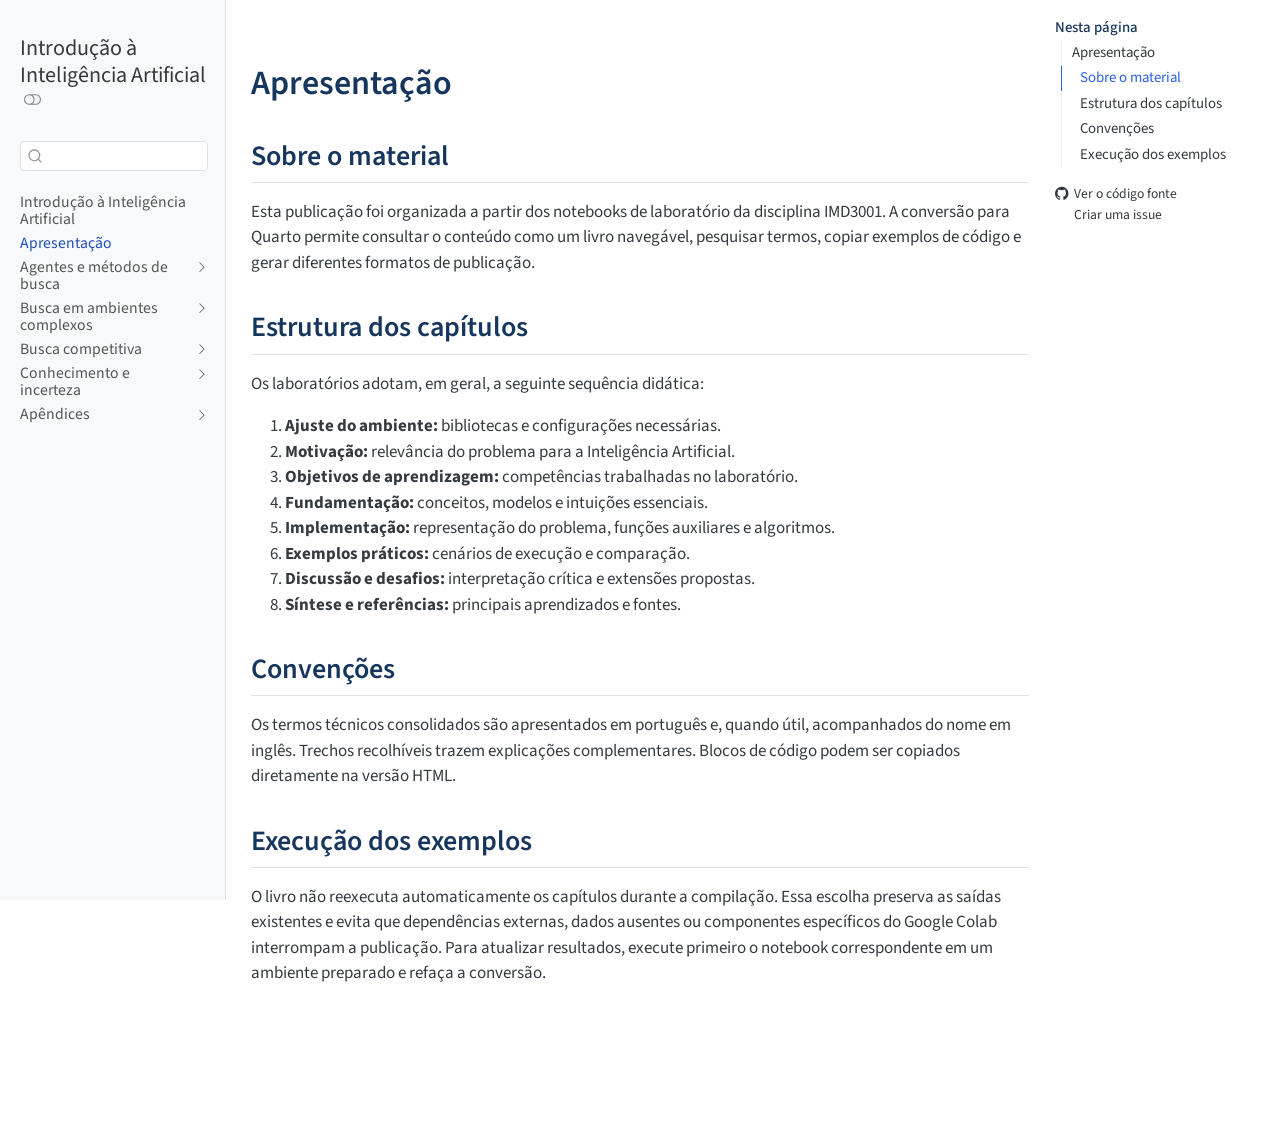
==== apresentacao.html @ 9181b5e5 "deploy: ae13f7902817f328fde8696542cc73d035f5e213" ====
<!DOCTYPE html>
<html xmlns="http://www.w3.org/1999/xhtml" lang="pt-BR" xml:lang="pt-BR"><head>

<meta charset="utf-8">
<meta name="generator" content="quarto-1.10.18">

<meta name="viewport" content="width=device-width, initial-scale=1.0, user-scalable=yes">


<title>apresentacao – Introdução à Inteligência Artificial</title>
<style>
/* Default styles provided by pandoc.
** See https://pandoc.org/MANUAL.html#variables-for-html for config info.
*/
span.smallcaps{font-variant: small-caps;}
div.columns{display: flex; gap: 1.5em;}
div.column{flex: auto;}
@media screen {
div.columns{gap: min(4vw, 1.5em);}
div.column{overflow-x: auto;}
}
div.hanging-indent{margin-left: 1.5em; text-indent: -1.5em;}
ul.task-list{list-style: none;}
ul.task-list li input[type="checkbox"] {
  width: 0.8em;
  margin: 0 0.8em 0.2em -1em; /* quarto-specific, see https://github.com/quarto-dev/quarto-cli/issues/4556 */ 
  vertical-align: middle;
}
</style>


<script src="site_libs/quarto-nav/quarto-nav.js"></script>
<script src="site_libs/quarto-nav/headroom.min.js"></script>
<script src="site_libs/clipboard/clipboard.min.js"></script>
<script src="site_libs/quarto-search/autocomplete.umd.js"></script>
<script src="site_libs/quarto-search/fuse.min.js"></script>
<script src="site_libs/quarto-search/quarto-search.js"></script>
<meta name="quarto:offset" content="./">
<script src="site_libs/quarto-html/quarto.js" type="module"></script>
<script src="site_libs/quarto-html/tabsets/tabsets.js" type="module"></script>
<script src="site_libs/quarto-html/popper.min.js"></script>
<script src="site_libs/quarto-html/tippy.umd.min.js"></script>
<script src="site_libs/quarto-html/anchor.min.js"></script>
<link href="site_libs/quarto-html/tippy.css" rel="stylesheet">
<link href="site_libs/quarto-html/quarto-syntax-highlighting-64a204ab8560d761af7679ceaba22944.css" rel="stylesheet" class="quarto-color-scheme" id="quarto-text-highlighting-styles">
<link href="site_libs/quarto-html/quarto-syntax-highlighting-dark-b85bc7c33db8c58e0ec93c3465666fed.css" rel="stylesheet" class="quarto-color-scheme quarto-color-alternate" id="quarto-text-highlighting-styles">
<link href="site_libs/quarto-html/quarto-syntax-highlighting-64a204ab8560d761af7679ceaba22944.css" rel="stylesheet" class="quarto-color-scheme-extra" id="quarto-text-highlighting-styles">
<script src="site_libs/bootstrap/bootstrap.min.js"></script>
<link href="site_libs/bootstrap/bootstrap-icons.css" rel="stylesheet">
<link href="site_libs/bootstrap/bootstrap-b3a135ffe9b176eb70b8e8d1e767332b.min.css" rel="stylesheet" append-hash="true" class="quarto-color-scheme" id="quarto-bootstrap" data-mode="light">
<link href="site_libs/bootstrap/bootstrap-dark-7937f9141d16c7f9fe7ae0f030368621.min.css" rel="stylesheet" append-hash="true" class="quarto-color-scheme quarto-color-alternate" id="quarto-bootstrap" data-mode="dark">
<link href="site_libs/bootstrap/bootstrap-b3a135ffe9b176eb70b8e8d1e767332b.min.css" rel="stylesheet" append-hash="true" class="quarto-color-scheme-extra" id="quarto-bootstrap" data-mode="light">
<script id="quarto-search-options" type="application/json">{
  "location": "sidebar",
  "copy-button": false,
  "collapse-after": 3,
  "panel-placement": "start",
  "type": "textbox",
  "limit": 50,
  "keyboard-shortcut": [
    "f",
    "/",
    "s"
  ],
  "show-item-context": false,
  "language": {
    "search-no-results-text": "Nenhum resultado",
    "search-matching-documents-text": "documentos correspondentes",
    "search-copy-link-title": "Copiar link para a busca",
    "search-hide-matches-text": "Esconder correspondências adicionais",
    "search-more-match-text": "mais correspondência neste documento",
    "search-more-matches-text": "mais correspondências neste documento",
    "search-clear-button-title": "Limpar",
    "search-text-placeholder": "",
    "search-detached-cancel-button-title": "Cancelar",
    "search-submit-button-title": "Enviar",
    "search-label": "Procurar"
  }
}</script>


<link rel="stylesheet" href="styles.css">
</head>

<body class="nav-sidebar docked quarto-light"><script id="quarto-html-before-body" type="application/javascript">
    const toggleBodyColorMode = (bsSheetEl) => {
      const mode = bsSheetEl.getAttribute("data-mode");
      const bodyEl = window.document.querySelector("body");
      if (mode === "dark") {
        bodyEl.classList.add("quarto-dark");
        bodyEl.classList.remove("quarto-light");
      } else {
        bodyEl.classList.add("quarto-light");
        bodyEl.classList.remove("quarto-dark");
      }
    }
    const toggleBodyColorPrimary = () => {
      const bsSheetEl = window.document.querySelector("link#quarto-bootstrap:not([rel=disabled-stylesheet])");
      if (bsSheetEl) {
        toggleBodyColorMode(bsSheetEl);
      }
    }
    const setColorSchemeToggle = (alternate) => {
      const toggles = window.document.querySelectorAll('.quarto-color-scheme-toggle');
      for (let i=0; i < toggles.length; i++) {
        const toggle = toggles[i];
        if (toggle) {
          if (alternate) {
            toggle.classList.add("alternate");
          } else {
            toggle.classList.remove("alternate");
          }
        }
      }
    };
    const toggleColorMode = (alternate) => {
      // Switch the stylesheets
      const primaryStylesheets = window.document.querySelectorAll('link.quarto-color-scheme:not(.quarto-color-alternate)');
      const alternateStylesheets = window.document.querySelectorAll('link.quarto-color-scheme.quarto-color-alternate');
      manageTransitions('#quarto-margin-sidebar .nav-link', false);
      if (alternate) {
        // note: dark is layered on light, we don't disable primary!
        enableStylesheet(alternateStylesheets);
        for (const sheetNode of alternateStylesheets) {
          if (sheetNode.id === "quarto-bootstrap") {
            toggleBodyColorMode(sheetNode);
          }
        }
      } else {
        disableStylesheet(alternateStylesheets);
        enableStylesheet(primaryStylesheets)
        toggleBodyColorPrimary();
      }
      manageTransitions('#quarto-margin-sidebar .nav-link', true);
      // Switch the toggles
      setColorSchemeToggle(alternate)
      // Hack to workaround the fact that safari doesn't
      // properly recolor the scrollbar when toggling (#1455)
      if (navigator.userAgent.indexOf('Safari') > 0 && navigator.userAgent.indexOf('Chrome') == -1) {
        manageTransitions("body", false);
        window.scrollTo(0, 1);
        setTimeout(() => {
          window.scrollTo(0, 0);
          manageTransitions("body", true);
        }, 40);
      }
    }
    const disableStylesheet = (stylesheets) => {
      for (let i=0; i < stylesheets.length; i++) {
        const stylesheet = stylesheets[i];
        stylesheet.rel = 'disabled-stylesheet';
      }
    }
    const enableStylesheet = (stylesheets) => {
      for (let i=0; i < stylesheets.length; i++) {
        const stylesheet = stylesheets[i];
        if(stylesheet.rel !== 'stylesheet') { // for Chrome, which will still FOUC without this check
          stylesheet.rel = 'stylesheet';
        }
      }
    }
    const manageTransitions = (selector, allowTransitions) => {
      const els = window.document.querySelectorAll(selector);
      for (let i=0; i < els.length; i++) {
        const el = els[i];
        if (allowTransitions) {
          el.classList.remove('notransition');
        } else {
          el.classList.add('notransition');
        }
      }
    }
    const isFileUrl = () => {
      return window.location.protocol === 'file:';
    }
    const hasAlternateSentinel = () => {
      let styleSentinel = getColorSchemeSentinel();
      if (styleSentinel !== null) {
        return styleSentinel === "alternate";
      } else {
        return false;
      }
    }
    const setStyleSentinel = (alternate) => {
      const value = alternate ? "alternate" : "default";
      if (!isFileUrl()) {
        window.localStorage.setItem("quarto-color-scheme", value);
      } else {
        localAlternateSentinel = value;
      }
    }
    const getColorSchemeSentinel = () => {
      if (!isFileUrl()) {
        const storageValue = window.localStorage.getItem("quarto-color-scheme");
        return storageValue != null ? storageValue : localAlternateSentinel;
      } else {
        return localAlternateSentinel;
      }
    }
    const toggleGiscusIfUsed = (isAlternate, darkModeDefault) => {
      const baseTheme = document.querySelector('#giscus-base-theme')?.value ?? 'light';
      const alternateTheme = document.querySelector('#giscus-alt-theme')?.value ?? 'dark';
      let newTheme = '';
      if(authorPrefersDark) {
        newTheme = isAlternate ? baseTheme : alternateTheme;
      } else {
        newTheme = isAlternate ? alternateTheme : baseTheme;
      }
      const changeGiscusTheme = () => {
        // From: https://github.com/giscus/giscus/issues/336
        const sendMessage = (message) => {
          const iframe = document.querySelector('iframe.giscus-frame');
          if (!iframe) return;
          iframe.contentWindow.postMessage({ giscus: message }, 'https://giscus.app');
        }
        sendMessage({
          setConfig: {
            theme: newTheme
          }
        });
      }
      const isGiscussLoaded = window.document.querySelector('iframe.giscus-frame') !== null;
      if (isGiscussLoaded) {
        changeGiscusTheme();
      }
    };
    const authorPrefersDark = false;
    const darkModeDefault = authorPrefersDark;
      document.querySelector('link#quarto-text-highlighting-styles.quarto-color-scheme-extra').rel = 'disabled-stylesheet';
      document.querySelector('link#quarto-bootstrap.quarto-color-scheme-extra').rel = 'disabled-stylesheet';
    let localAlternateSentinel = darkModeDefault ? 'alternate' : 'default';
    // Dark / light mode switch
    window.quartoToggleColorScheme = () => {
      // Read the current dark / light value
      let toAlternate = !hasAlternateSentinel();
      toggleColorMode(toAlternate);
      setStyleSentinel(toAlternate);
      toggleGiscusIfUsed(toAlternate, darkModeDefault);
      window.dispatchEvent(new Event('resize'));
    };
    // Switch to dark mode if need be
    if (hasAlternateSentinel()) {
      toggleColorMode(true);
    } else {
      toggleColorMode(false);
    }
  </script>

<div id="quarto-search-results"></div>
  <header id="quarto-header" class="headroom fixed-top">
  <nav class="quarto-secondary-nav">
    <div class="container-fluid d-flex">
      <button type="button" class="quarto-btn-toggle btn" data-bs-toggle="collapse" role="button" data-bs-target=".quarto-sidebar-collapse-item" aria-controls="quarto-sidebar" aria-expanded="false" aria-label="Alternar barra lateral" onclick="if (window.quartoToggleHeadroom) { window.quartoToggleHeadroom(); }">
        <i class="bi bi-layout-text-sidebar-reverse"></i>
      </button>
        <nav class="quarto-page-breadcrumbs" aria-label="breadcrumb"><ol class="breadcrumb"><li class="breadcrumb-item"><a href="./apresentacao.html">Apresentação</a></li></ol></nav>
        <a class="flex-grow-1" role="navigation" data-bs-toggle="collapse" data-bs-target=".quarto-sidebar-collapse-item" aria-controls="quarto-sidebar" aria-expanded="false" aria-label="Alternar barra lateral" onclick="if (window.quartoToggleHeadroom) { window.quartoToggleHeadroom(); }">      
        </a>
      <button type="button" class="btn quarto-search-button" aria-label="Procurar" onclick="window.quartoOpenSearch();">
        <i class="bi bi-search"></i>
      </button>
    </div>
  </nav>
</header>
<!-- content -->
<div id="quarto-content" class="quarto-container page-columns page-rows-contents page-layout-article">
<!-- sidebar -->
  <nav id="quarto-sidebar" class="sidebar collapse collapse-horizontal quarto-sidebar-collapse-item sidebar-navigation docked overflow-auto">
    <div class="pt-lg-2 mt-2 text-left sidebar-header">
    <div class="sidebar-title mb-0 py-0">
      <a href="./">Introdução à Inteligência Artificial</a> 
        <div class="sidebar-tools-main">
  <a href="" class="quarto-color-scheme-toggle quarto-navigation-tool  px-1" onclick="window.quartoToggleColorScheme(); return false;" title="Alternar modo escuro"><i class="bi"></i></a>
</div>
    </div>
      </div>
        <div class="mt-2 flex-shrink-0 align-items-center">
        <div class="sidebar-search">
        <div id="quarto-search" class="" title="Procurar"></div>
        </div>
        </div>
    <div class="sidebar-menu-container"> 
    <ul class="list-unstyled mt-1">
        <li class="sidebar-item">
  <div class="sidebar-item-container"> 
  <a href="./index.html" class="sidebar-item-text sidebar-link">
 <span class="menu-text">Introdução à Inteligência Artificial</span></a>
  </div>
</li>
        <li class="sidebar-item">
  <div class="sidebar-item-container"> 
  <a href="./apresentacao.html" class="sidebar-item-text sidebar-link active">
 <span class="menu-text">Apresentação</span></a>
  </div>
</li>
        <li class="sidebar-item sidebar-item-section">
      <div class="sidebar-item-container"> 
            <a class="sidebar-item-text sidebar-link text-start collapsed" data-bs-toggle="collapse" data-bs-target="#quarto-sidebar-section-1" role="navigation" aria-expanded="false">
 <span class="menu-text">Agentes e métodos de busca</span></a>
          <a class="sidebar-item-toggle text-start collapsed" data-bs-toggle="collapse" data-bs-target="#quarto-sidebar-section-1" role="navigation" aria-expanded="false" aria-label="Alternar seção">
            <i class="bi bi-chevron-right ms-2"></i>
          </a> 
      </div>
      <ul id="quarto-sidebar-section-1" class="collapse list-unstyled sidebar-section depth1 ">  
          <li class="sidebar-item">
  <div class="sidebar-item-container"> 
  <a href="./capitulos/01-metodos-de-busca-i.html" class="sidebar-item-text sidebar-link">
 <span class="menu-text">1. Métodos de Busca I</span></a>
  </div>
</li>
          <li class="sidebar-item">
  <div class="sidebar-item-container"> 
  <a href="./capitulos/02-metodos-de-busca-ii.html" class="sidebar-item-text sidebar-link">
 <span class="menu-text">2. Métodos de Busca II</span></a>
  </div>
</li>
      </ul>
  </li>
        <li class="sidebar-item sidebar-item-section">
      <div class="sidebar-item-container"> 
            <a class="sidebar-item-text sidebar-link text-start collapsed" data-bs-toggle="collapse" data-bs-target="#quarto-sidebar-section-2" role="navigation" aria-expanded="false">
 <span class="menu-text">Busca em ambientes complexos</span></a>
          <a class="sidebar-item-toggle text-start collapsed" data-bs-toggle="collapse" data-bs-target="#quarto-sidebar-section-2" role="navigation" aria-expanded="false" aria-label="Alternar seção">
            <i class="bi bi-chevron-right ms-2"></i>
          </a> 
      </div>
      <ul id="quarto-sidebar-section-2" class="collapse list-unstyled sidebar-section depth1 ">  
          <li class="sidebar-item">
  <div class="sidebar-item-container"> 
  <a href="./capitulos/03-ambientes-complexos-i.html" class="sidebar-item-text sidebar-link">
 <span class="menu-text">3. Ambientes Complexos I</span></a>
  </div>
</li>
          <li class="sidebar-item">
  <div class="sidebar-item-container"> 
  <a href="./capitulos/04-ambientes-complexos-ii.html" class="sidebar-item-text sidebar-link">
 <span class="menu-text">4. Ambientes Complexos II</span></a>
  </div>
</li>
      </ul>
  </li>
        <li class="sidebar-item sidebar-item-section">
      <div class="sidebar-item-container"> 
            <a class="sidebar-item-text sidebar-link text-start collapsed" data-bs-toggle="collapse" data-bs-target="#quarto-sidebar-section-3" role="navigation" aria-expanded="false">
 <span class="menu-text">Busca competitiva</span></a>
          <a class="sidebar-item-toggle text-start collapsed" data-bs-toggle="collapse" data-bs-target="#quarto-sidebar-section-3" role="navigation" aria-expanded="false" aria-label="Alternar seção">
            <i class="bi bi-chevron-right ms-2"></i>
          </a> 
      </div>
      <ul id="quarto-sidebar-section-3" class="collapse list-unstyled sidebar-section depth1 ">  
          <li class="sidebar-item">
  <div class="sidebar-item-container"> 
  <a href="./capitulos/05-busca-competitiva-i.html" class="sidebar-item-text sidebar-link">
 <span class="menu-text">5. Minimax e Alpha-Beta</span></a>
  </div>
</li>
          <li class="sidebar-item">
  <div class="sidebar-item-container"> 
  <a href="./capitulos/06-busca-competitiva-ii.html" class="sidebar-item-text sidebar-link">
 <span class="menu-text">6. Monte Carlo Tree Search</span></a>
  </div>
</li>
      </ul>
  </li>
        <li class="sidebar-item sidebar-item-section">
      <div class="sidebar-item-container"> 
            <a class="sidebar-item-text sidebar-link text-start collapsed" data-bs-toggle="collapse" data-bs-target="#quarto-sidebar-section-4" role="navigation" aria-expanded="false">
 <span class="menu-text">Conhecimento e incerteza</span></a>
          <a class="sidebar-item-toggle text-start collapsed" data-bs-toggle="collapse" data-bs-target="#quarto-sidebar-section-4" role="navigation" aria-expanded="false" aria-label="Alternar seção">
            <i class="bi bi-chevron-right ms-2"></i>
          </a> 
      </div>
      <ul id="quarto-sidebar-section-4" class="collapse list-unstyled sidebar-section depth1 ">  
          <li class="sidebar-item">
  <div class="sidebar-item-container"> 
  <a href="./capitulos/07-agentes-logicos.html" class="sidebar-item-text sidebar-link">
 <span class="menu-text">7. Agentes Lógicos</span></a>
  </div>
</li>
          <li class="sidebar-item">
  <div class="sidebar-item-container"> 
  <a href="./capitulos/08-agentes-probabilisticos.html" class="sidebar-item-text sidebar-link">
 <span class="menu-text">8. Agentes Probabilísticos</span></a>
  </div>
</li>
          <li class="sidebar-item">
  <div class="sidebar-item-container"> 
  <a href="./capitulos/09-naive-bayes.html" class="sidebar-item-text sidebar-link">
 <span class="menu-text">9. Naive Bayes</span></a>
  </div>
</li>
          <li class="sidebar-item">
  <div class="sidebar-item-container"> 
  <a href="./capitulos/10-redes-bayesianas.html" class="sidebar-item-text sidebar-link">
 <span class="menu-text">10. Redes Bayesianas</span></a>
  </div>
</li>
          <li class="sidebar-item">
  <div class="sidebar-item-container"> 
  <a href="./capitulos/11-cadeias-de-markov.html" class="sidebar-item-text sidebar-link">
 <span class="menu-text">11. Cadeias de Markov</span></a>
  </div>
</li>
      </ul>
  </li>
        <li class="sidebar-item sidebar-item-section">
      <div class="sidebar-item-container"> 
            <a class="sidebar-item-text sidebar-link text-start collapsed" data-bs-toggle="collapse" data-bs-target="#quarto-sidebar-section-5" role="navigation" aria-expanded="false">
 <span class="menu-text">Apêndices</span></a>
          <a class="sidebar-item-toggle text-start collapsed" data-bs-toggle="collapse" data-bs-target="#quarto-sidebar-section-5" role="navigation" aria-expanded="false" aria-label="Alternar seção">
            <i class="bi bi-chevron-right ms-2"></i>
          </a> 
      </div>
      <ul id="quarto-sidebar-section-5" class="collapse list-unstyled sidebar-section depth1 ">  
          <li class="sidebar-item">
  <div class="sidebar-item-container"> 
  <a href="./apendices/metodos-de-busca-sem-oo.html" class="sidebar-item-text sidebar-link">
 <span class="menu-text">Métodos de Busca I sem OO</span></a>
  </div>
</li>
      </ul>
  </li>
    </ul>
    </div>
</nav>
<div id="quarto-sidebar-glass" class="quarto-sidebar-collapse-item" data-bs-toggle="collapse" data-bs-target=".quarto-sidebar-collapse-item"></div>
<!-- margin-sidebar -->
    <div id="quarto-margin-sidebar" class="sidebar margin-sidebar">
        <nav id="TOC" role="doc-toc" class="toc-active">
    <h2 id="toc-title">Nesta página</h2>
   
  <ul>
  <li><a href="#apresentação" id="toc-apresentação" class="nav-link active" data-scroll-target="#apresentação">Apresentação</a>
  <ul class="collapse">
  <li><a href="#sobre-o-material" id="toc-sobre-o-material" class="nav-link" data-scroll-target="#sobre-o-material">Sobre o material</a></li>
  <li><a href="#estrutura-dos-capítulos" id="toc-estrutura-dos-capítulos" class="nav-link" data-scroll-target="#estrutura-dos-capítulos">Estrutura dos capítulos</a></li>
  <li><a href="#convenções" id="toc-convenções" class="nav-link" data-scroll-target="#convenções">Convenções</a></li>
  <li><a href="#execução-dos-exemplos" id="toc-execução-dos-exemplos" class="nav-link" data-scroll-target="#execução-dos-exemplos">Execução dos exemplos</a></li>
  </ul></li>
  </ul>
<div class="toc-actions"><ul><li><a href="https://github.com/oandrefonseca/fundamentos-de-ia/blob/main/apresentacao.qmd" class="toc-action"><i class="bi bi-github"></i>Ver o código fonte</a></li><li><a href="https://github.com/oandrefonseca/fundamentos-de-ia/issues/new" class="toc-action"><i class="bi empty"></i>Criar uma issue</a></li></ul></div></nav>
    </div>
<!-- main -->
<main class="content" id="quarto-document-content"><header id="title-block-header" class="quarto-title-block"></header>





<section id="apresentação" class="level1 unnumbered">
<h1 class="unnumbered">Apresentação</h1>
<section id="sobre-o-material" class="level2">
<h2 class="anchored" data-anchor-id="sobre-o-material">Sobre o material</h2>
<p>Esta publicação foi organizada a partir dos notebooks de laboratório da disciplina IMD3001. A conversão para Quarto permite consultar o conteúdo como um livro navegável, pesquisar termos, copiar exemplos de código e gerar diferentes formatos de publicação.</p>
</section>
<section id="estrutura-dos-capítulos" class="level2">
<h2 class="anchored" data-anchor-id="estrutura-dos-capítulos">Estrutura dos capítulos</h2>
<p>Os laboratórios adotam, em geral, a seguinte sequência didática:</p>
<ol type="1">
<li><strong>Ajuste do ambiente:</strong> bibliotecas e configurações necessárias.</li>
<li><strong>Motivação:</strong> relevância do problema para a Inteligência Artificial.</li>
<li><strong>Objetivos de aprendizagem:</strong> competências trabalhadas no laboratório.</li>
<li><strong>Fundamentação:</strong> conceitos, modelos e intuições essenciais.</li>
<li><strong>Implementação:</strong> representação do problema, funções auxiliares e algoritmos.</li>
<li><strong>Exemplos práticos:</strong> cenários de execução e comparação.</li>
<li><strong>Discussão e desafios:</strong> interpretação crítica e extensões propostas.</li>
<li><strong>Síntese e referências:</strong> principais aprendizados e fontes.</li>
</ol>
</section>
<section id="convenções" class="level2">
<h2 class="anchored" data-anchor-id="convenções">Convenções</h2>
<p>Os termos técnicos consolidados são apresentados em português e, quando útil, acompanhados do nome em inglês. Trechos recolhíveis trazem explicações complementares. Blocos de código podem ser copiados diretamente na versão HTML.</p>
</section>
<section id="execução-dos-exemplos" class="level2">
<h2 class="anchored" data-anchor-id="execução-dos-exemplos">Execução dos exemplos</h2>
<p>O livro não reexecuta automaticamente os capítulos durante a compilação. Essa escolha preserva as saídas existentes e evita que dependências externas, dados ausentes ou componentes específicos do Google Colab interrompam a publicação. Para atualizar resultados, execute primeiro o notebook correspondente em um ambiente preparado e refaça a conversão.</p>


</section>
</section>

</main> <!-- /main -->
<script id="quarto-html-after-body" type="application/javascript">
  window.document.addEventListener("DOMContentLoaded", function (event) {
    // Ensure there is a toggle, if there isn't float one in the top right
    if (window.document.querySelector('.quarto-color-scheme-toggle') === null) {
      const a = window.document.createElement('a');
      a.classList.add('top-right');
      a.classList.add('quarto-color-scheme-toggle');
      a.href = "";
      a.onclick = function() { try { window.quartoToggleColorScheme(); } catch {} return false; };
      const i = window.document.createElement("i");
      i.classList.add('bi');
      a.appendChild(i);
      window.document.body.appendChild(a);
    }
    setColorSchemeToggle(hasAlternateSentinel())
    const icon = "";
    const anchorJS = new window.AnchorJS();
    anchorJS.options = {
      placement: 'right',
      icon: icon
    };
    anchorJS.add('.anchored');
    const isCodeAnnotation = (el) => {
      for (const clz of el.classList) {
        if (clz.startsWith('code-annotation-')) {                     
          return true;
        }
      }
      return false;
    }
    const onCopySuccess = function(e) {
      // button target
      const button = e.trigger;
      // don't keep focus
      button.blur();
      // flash "checked"
      button.classList.add('code-copy-button-checked');
      var currentTitle = button.getAttribute("title");
      button.setAttribute("title", "Copiada");
      let tooltip;
      if (window.bootstrap) {
        button.setAttribute("data-bs-toggle", "tooltip");
        button.setAttribute("data-bs-placement", "left");
        button.setAttribute("data-bs-title", "Copiada");
        tooltip = new bootstrap.Tooltip(button, 
          { trigger: "manual", 
            customClass: "code-copy-button-tooltip",
            offset: [0, -8]});
        tooltip.show();    
      }
      setTimeout(function() {
        if (tooltip) {
          tooltip.hide();
          button.removeAttribute("data-bs-title");
          button.removeAttribute("data-bs-toggle");
          button.removeAttribute("data-bs-placement");
        }
        button.setAttribute("title", currentTitle);
        button.classList.remove('code-copy-button-checked');
      }, 1000);
      // clear code selection
      e.clearSelection();
    }
    const getTextToCopy = function(trigger) {
      const outerScaffold = trigger.parentElement.cloneNode(true);
      const codeEl = outerScaffold.querySelector('code');
      for (const childEl of codeEl.children) {
        if (isCodeAnnotation(childEl)) {
          childEl.remove();
        }
      }
      return codeEl.innerText;
    }
    const clipboard = new window.ClipboardJS('.code-copy-button:not([data-in-quarto-modal])', {
      text: getTextToCopy
    });
    clipboard.on('success', onCopySuccess);
    if (window.document.getElementById('quarto-embedded-source-code-modal')) {
      const clipboardModal = new window.ClipboardJS('.code-copy-button[data-in-quarto-modal]', {
        text: getTextToCopy,
        container: window.document.getElementById('quarto-embedded-source-code-modal')
      });
      clipboardModal.on('success', onCopySuccess);
    }
      var localhostRegex = new RegExp(/^(?:http|https):\/\/localhost\:?[0-9]*\//);
      var mailtoRegex = new RegExp(/^mailto:/);
        var filterRegex = new RegExp("https:\/\/oandrefonseca\.github\.io\/fundamentos-de-ia\/");
      var isInternal = (href) => {
          return filterRegex.test(href) || localhostRegex.test(href) || mailtoRegex.test(href);
      }
      // Inspect non-navigation links and adorn them if external
     var links = window.document.querySelectorAll('a[href]:not(.nav-link):not(.navbar-brand):not(.toc-action):not(.sidebar-link):not(.sidebar-item-toggle):not(.pagination-link):not(.no-external):not([aria-hidden]):not(.dropdown-item):not(.quarto-navigation-tool):not(.about-link)');
      for (var i=0; i<links.length; i++) {
        const link = links[i];
        if (!isInternal(link.href)) {
          // undo the damage that might have been done by quarto-nav.js in the case of
          // links that we want to consider external
          if (link.dataset.originalHref !== undefined) {
            link.href = link.dataset.originalHref;
          }
            // target, if specified
            link.setAttribute("target", "_blank");
            if (link.getAttribute("rel") === null) {
              link.setAttribute("rel", "noopener");
            }
        }
      }
    function tippyHover(el, contentFn, onTriggerFn, onUntriggerFn) {
      const config = {
        allowHTML: true,
        maxWidth: 500,
        delay: 100,
        arrow: false,
        appendTo: function(el) {
            return el.parentElement;
        },
        interactive: true,
        interactiveBorder: 10,
        theme: 'quarto',
        placement: 'bottom-start',
      };
      if (contentFn) {
        config.content = contentFn;
      }
      if (onTriggerFn) {
        config.onTrigger = onTriggerFn;
      }
      if (onUntriggerFn) {
        config.onUntrigger = onUntriggerFn;
      }
      window.tippy(el, config); 
    }
    const noterefs = window.document.querySelectorAll('a[role="doc-noteref"]');
    for (var i=0; i<noterefs.length; i++) {
      const ref = noterefs[i];
      tippyHover(ref, function() {
        // use id or data attribute instead here
        let href = ref.getAttribute('data-footnote-href') || ref.getAttribute('href');
        try { href = new URL(href).hash; } catch {}
        const id = href.replace(/^#\/?/, "");
        const note = window.document.getElementById(id);
        if (note) {
          return note.innerHTML;
        } else {
          return "";
        }
      });
    }
    const xrefs = window.document.querySelectorAll('a.quarto-xref');
    const processXRef = (id, note) => {
      // Strip column container classes
      const stripColumnClz = (el) => {
        el.classList.remove("page-full", "page-columns");
        if (el.children) {
          for (const child of el.children) {
            stripColumnClz(child);
          }
        }
      }
      stripColumnClz(note)
      if (id === null || id.startsWith('sec-')) {
        // Special case sections, only their first couple elements
        const container = document.createElement("div");
        if (note.children && note.children.length > 2) {
          container.appendChild(note.children[0].cloneNode(true));
          for (let i = 1; i < note.children.length; i++) {
            const child = note.children[i];
            if (child.tagName === "P" && child.innerText === "") {
              continue;
            } else {
              container.appendChild(child.cloneNode(true));
              break;
            }
          }
          if (window.Quarto?.typesetMath) {
            window.Quarto.typesetMath(container);
          }
          return container.innerHTML
        } else {
          if (window.Quarto?.typesetMath) {
            window.Quarto.typesetMath(note);
          }
          return note.innerHTML;
        }
      } else {
        // Remove any anchor links if they are present
        const anchorLink = note.querySelector('a.anchorjs-link');
        if (anchorLink) {
          anchorLink.remove();
        }
        if (window.Quarto?.typesetMath) {
          window.Quarto.typesetMath(note);
        }
        if (note.classList.contains("callout")) {
          return note.outerHTML;
        } else {
          return note.innerHTML;
        }
      }
    }
    for (var i=0; i<xrefs.length; i++) {
      const xref = xrefs[i];
      tippyHover(xref, undefined, function(instance) {
        instance.disable();
        let url = xref.getAttribute('href');
        let hash = undefined; 
        if (url.startsWith('#')) {
          hash = url;
        } else {
          try { hash = new URL(url).hash; } catch {}
        }
        if (hash) {
          const id = hash.replace(/^#\/?/, "");
          const note = window.document.getElementById(id);
          if (note !== null) {
            try {
              const html = processXRef(id, note.cloneNode(true));
              instance.setContent(html);
            } finally {
              instance.enable();
              instance.show();
            }
          } else {
            // See if we can fetch this
            fetch(url.split('#')[0])
            .then(res => res.text())
            .then(html => {
              const parser = new DOMParser();
              const htmlDoc = parser.parseFromString(html, "text/html");
              const note = htmlDoc.getElementById(id);
              if (note !== null) {
                const html = processXRef(id, note);
                instance.setContent(html);
              } 
            }).finally(() => {
              instance.enable();
              instance.show();
            });
          }
        } else {
          // See if we can fetch a full url (with no hash to target)
          // This is a special case and we should probably do some content thinning / targeting
          fetch(url)
          .then(res => res.text())
          .then(html => {
            const parser = new DOMParser();
            const htmlDoc = parser.parseFromString(html, "text/html");
            const note = htmlDoc.querySelector('main.content');
            if (note !== null) {
              // This should only happen for chapter cross references
              // (since there is no id in the URL)
              // remove the first header
              if (note.children.length > 0 && note.children[0].tagName === "HEADER") {
                note.children[0].remove();
              }
              const html = processXRef(null, note);
              instance.setContent(html);
            } 
          }).finally(() => {
            instance.enable();
            instance.show();
          });
        }
      }, function(instance) {
      });
    }
        let selectedAnnoteEl;
        const selectorForAnnotation = ( cell, annotation) => {
          let cellAttr = 'data-code-cell="' + cell + '"';
          let lineAttr = 'data-code-annotation="' +  annotation + '"';
          const selector = 'span[' + cellAttr + '][' + lineAttr + ']';
          return selector;
        }
        const selectCodeLines = (annoteEl) => {
          const doc = window.document;
          const targetCell = annoteEl.getAttribute("data-target-cell");
          const targetAnnotation = annoteEl.getAttribute("data-target-annotation");
          const annoteSpan = window.document.querySelector(selectorForAnnotation(targetCell, targetAnnotation));
          const lines = annoteSpan.getAttribute("data-code-lines").split(",");
          const lineIds = lines.map((line) => {
            return targetCell + "-" + line;
          })
          let top = null;
          let height = null;
          let parent = null;
          if (lineIds.length > 0) {
              //compute the position of the single el (top and bottom and make a div)
              const el = window.document.getElementById(lineIds[0]);
              top = el.offsetTop;
              height = el.offsetHeight;
              parent = el.parentElement.parentElement;
            if (lineIds.length > 1) {
              const lastEl = window.document.getElementById(lineIds[lineIds.length - 1]);
              const bottom = lastEl.offsetTop + lastEl.offsetHeight;
              height = bottom - top;
            }
            if (top !== null && height !== null && parent !== null) {
              // cook up a div (if necessary) and position it 
              let div = window.document.getElementById("code-annotation-line-highlight");
              if (div === null) {
                div = window.document.createElement("div");
                div.setAttribute("id", "code-annotation-line-highlight");
                div.style.position = 'absolute';
                parent.appendChild(div);
              }
              div.style.top = top - 2 + "px";
              div.style.height = height + 4 + "px";
              div.style.left = 0;
              let gutterDiv = window.document.getElementById("code-annotation-line-highlight-gutter");
              if (gutterDiv === null) {
                gutterDiv = window.document.createElement("div");
                gutterDiv.setAttribute("id", "code-annotation-line-highlight-gutter");
                gutterDiv.style.position = 'absolute';
                const codeCell = window.document.getElementById(targetCell);
                const gutter = codeCell.querySelector('.code-annotation-gutter');
                gutter.appendChild(gutterDiv);
              }
              gutterDiv.style.top = top - 2 + "px";
              gutterDiv.style.height = height + 4 + "px";
            }
            selectedAnnoteEl = annoteEl;
          }
        };
        const unselectCodeLines = () => {
          const elementsIds = ["code-annotation-line-highlight", "code-annotation-line-highlight-gutter"];
          elementsIds.forEach((elId) => {
            const div = window.document.getElementById(elId);
            if (div) {
              div.remove();
            }
          });
          selectedAnnoteEl = undefined;
        };
          // Handle positioning of the toggle
      window.addEventListener(
        "resize",
        throttle(() => {
          elRect = undefined;
          if (selectedAnnoteEl) {
            selectCodeLines(selectedAnnoteEl);
          }
        }, 10)
      );
      function throttle(fn, ms) {
      let throttle = false;
      let timer;
        return (...args) => {
          if(!throttle) { // first call gets through
              fn.apply(this, args);
              throttle = true;
          } else { // all the others get throttled
              if(timer) clearTimeout(timer); // cancel #2
              timer = setTimeout(() => {
                fn.apply(this, args);
                timer = throttle = false;
              }, ms);
          }
        };
      }
        // Attach click handler to the DT
        const annoteDls = window.document.querySelectorAll('dt[data-target-cell]');
        for (const annoteDlNode of annoteDls) {
          annoteDlNode.addEventListener('click', (event) => {
            const clickedEl = event.target;
            if (clickedEl !== selectedAnnoteEl) {
              unselectCodeLines();
              const activeEl = window.document.querySelector('dt[data-target-cell].code-annotation-active');
              if (activeEl) {
                activeEl.classList.remove('code-annotation-active');
              }
              selectCodeLines(clickedEl);
              clickedEl.classList.add('code-annotation-active');
            } else {
              // Unselect the line
              unselectCodeLines();
              clickedEl.classList.remove('code-annotation-active');
            }
          });
        }
    const findCites = (el) => {
      const parentEl = el.parentElement;
      if (parentEl) {
        const cites = parentEl.dataset.cites;
        if (cites) {
          return {
            el,
            cites: cites.split(' ')
          };
        } else {
          return findCites(el.parentElement)
        }
      } else {
        return undefined;
      }
    };
    var bibliorefs = window.document.querySelectorAll('a[role="doc-biblioref"]');
    for (var i=0; i<bibliorefs.length; i++) {
      const ref = bibliorefs[i];
      const citeInfo = findCites(ref);
      if (citeInfo) {
        tippyHover(citeInfo.el, function() {
          var popup = window.document.createElement('div');
          citeInfo.cites.forEach(function(cite) {
            var citeDiv = window.document.createElement('div');
            citeDiv.classList.add('hanging-indent');
            citeDiv.classList.add('csl-entry');
            var biblioDiv = window.document.getElementById('ref-' + cite);
            if (biblioDiv) {
              citeDiv.innerHTML = biblioDiv.innerHTML;
            }
            popup.appendChild(citeDiv);
          });
          return popup.innerHTML;
        });
      }
    }
  });
  </script>
</div> <!-- /content -->




<footer class="footer"><div class="nav-footer"><div class="nav-footer-center"><div class="toc-actions d-sm-block d-md-none"><ul><li><a href="https://github.com/oandrefonseca/fundamentos-de-ia/blob/main/apresentacao.qmd" class="toc-action"><i class="bi bi-github"></i>Ver o código fonte</a></li><li><a href="https://github.com/oandrefonseca/fundamentos-de-ia/issues/new" class="toc-action"><i class="bi empty"></i>Criar uma issue</a></li></ul></div></div></div></footer></body></html>
---- site_libs/quarto-html/tippy.css ----
.tippy-box[data-animation=fade][data-state=hidden]{opacity:0}[data-tippy-root]{max-width:calc(100vw - 10px)}.tippy-box{position:relative;background-color:#333;color:#fff;border-radius:4px;font-size:14px;line-height:1.4;white-space:normal;outline:0;transition-property:transform,visibility,opacity}.tippy-box[data-placement^=top]>.tippy-arrow{bottom:0}.tippy-box[data-placement^=top]>.tippy-arrow:before{bottom:-7px;left:0;border-width:8px 8px 0;border-top-color:initial;transform-origin:center top}.tippy-box[data-placement^=bottom]>.tippy-arrow{top:0}.tippy-box[data-placement^=bottom]>.tippy-arrow:before{top:-7px;left:0;border-width:0 8px 8px;border-bottom-color:initial;transform-origin:center bottom}.tippy-box[data-placement^=left]>.tippy-arrow{right:0}.tippy-box[data-placement^=left]>.tippy-arrow:before{border-width:8px 0 8px 8px;border-left-color:initial;right:-7px;transform-origin:center left}.tippy-box[data-placement^=right]>.tippy-arrow{left:0}.tippy-box[data-placement^=right]>.tippy-arrow:before{left:-7px;border-width:8px 8px 8px 0;border-right-color:initial;transform-origin:center right}.tippy-box[data-inertia][data-state=visible]{transition-timing-function:cubic-bezier(.54,1.5,.38,1.11)}.tippy-arrow{width:16px;height:16px;color:#333}.tippy-arrow:before{content:"";position:absolute;border-color:transparent;border-style:solid}.tippy-content{position:relative;padding:5px 9px;z-index:1}
---- site_libs/quarto-html/quarto-syntax-highlighting-64a204ab8560d761af7679ceaba22944.css ----
/* quarto syntax highlight colors */
:root {
  --quarto-hl-ot-color: #003B4F;
  --quarto-hl-at-color: #657422;
  --quarto-hl-ss-color: #20794D;
  --quarto-hl-an-color: #5E5E5E;
  --quarto-hl-fu-color: #4758AB;
  --quarto-hl-st-color: #20794D;
  --quarto-hl-cf-color: #003B4F;
  --quarto-hl-op-color: #5E5E5E;
  --quarto-hl-er-color: #AD0000;
  --quarto-hl-bn-color: #AD0000;
  --quarto-hl-al-color: #AD0000;
  --quarto-hl-va-color: #111111;
  --quarto-hl-bu-color: inherit;
  --quarto-hl-ex-color: inherit;
  --quarto-hl-pp-color: #AD0000;
  --quarto-hl-in-color: #5E5E5E;
  --quarto-hl-vs-color: #20794D;
  --quarto-hl-wa-color: #5E5E5E;
  --quarto-hl-do-color: #5E5E5E;
  --quarto-hl-im-color: #00769E;
  --quarto-hl-ch-color: #20794D;
  --quarto-hl-dt-color: #AD0000;
  --quarto-hl-fl-color: #AD0000;
  --quarto-hl-co-color: #5E5E5E;
  --quarto-hl-cv-color: #5E5E5E;
  --quarto-hl-cn-color: #8f5902;
  --quarto-hl-sc-color: #5E5E5E;
  --quarto-hl-dv-color: #AD0000;
  --quarto-hl-kw-color: #003B4F;
}

/* other quarto variables */
:root {
  --quarto-font-monospace: SFMono-Regular, Menlo, Monaco, Consolas, "Liberation Mono", "Courier New", monospace;
}

/* syntax highlight based on Pandoc's rules */
pre > code.sourceCode > span {
  color: #003B4F;
}

code.sourceCode > span {
  color: #003B4F;
}

div.sourceCode,
div.sourceCode pre.sourceCode {
  color: #003B4F;
}

/* Normal */
code span {
  color: #003B4F;
}

/* Alert */
code span.al {
  color: #AD0000;
  font-style: inherit;
}

/* Annotation */
code span.an {
  color: #5E5E5E;
  font-style: inherit;
}

/* Attribute */
code span.at {
  color: #657422;
  font-style: inherit;
}

/* BaseN */
code span.bn {
  color: #AD0000;
  font-style: inherit;
}

/* BuiltIn */
code span.bu {
  font-style: inherit;
}

/* ControlFlow */
code span.cf {
  color: #003B4F;
  font-weight: bold;
  font-style: inherit;
}

/* Char */
code span.ch {
  color: #20794D;
  font-style: inherit;
}

/* Constant */
code span.cn {
  color: #8f5902;
  font-style: inherit;
}

/* Comment */
code span.co {
  color: #5E5E5E;
  font-style: inherit;
}

/* CommentVar */
code span.cv {
  color: #5E5E5E;
  font-style: italic;
}

/* Documentation */
code span.do {
  color: #5E5E5E;
  font-style: italic;
}

/* DataType */
code span.dt {
  color: #AD0000;
  font-style: inherit;
}

/* DecVal */
code span.dv {
  color: #AD0000;
  font-style: inherit;
}

/* Error */
code span.er {
  color: #AD0000;
  font-style: inherit;
}

/* Extension */
code span.ex {
  font-style: inherit;
}

/* Float */
code span.fl {
  color: #AD0000;
  font-style: inherit;
}

/* Function */
code span.fu {
  color: #4758AB;
  font-style: inherit;
}

/* Import */
code span.im {
  color: #00769E;
  font-style: inherit;
}

/* Information */
code span.in {
  color: #5E5E5E;
  font-style: inherit;
}

/* Keyword */
code span.kw {
  color: #003B4F;
  font-weight: bold;
  font-style: inherit;
}

/* Operator */
code span.op {
  color: #5E5E5E;
  font-style: inherit;
}

/* Other */
code span.ot {
  color: #003B4F;
  font-style: inherit;
}

/* Preprocessor */
code span.pp {
  color: #AD0000;
  font-style: inherit;
}

/* SpecialChar */
code span.sc {
  color: #5E5E5E;
  font-style: inherit;
}

/* SpecialString */
code span.ss {
  color: #20794D;
  font-style: inherit;
}

/* String */
code span.st {
  color: #20794D;
  font-style: inherit;
}

/* Variable */
code span.va {
  color: #111111;
  font-style: inherit;
}

/* VerbatimString */
code span.vs {
  color: #20794D;
  font-style: inherit;
}

/* Warning */
code span.wa {
  color: #5E5E5E;
  font-style: italic;
}

.prevent-inlining {
  content: "</";
}

/*# sourceMappingURL=9d8d5bb603a83b8298b89080a598c93b.css.map */
---- site_libs/quarto-html/quarto-syntax-highlighting-dark-b85bc7c33db8c58e0ec93c3465666fed.css ----
/* quarto syntax highlight colors */
:root {
  --quarto-hl-al-color: #f07178;
  --quarto-hl-an-color: #d4d0ab;
  --quarto-hl-at-color: #00e0e0;
  --quarto-hl-bn-color: #d4d0ab;
  --quarto-hl-bu-color: #abe338;
  --quarto-hl-ch-color: #abe338;
  --quarto-hl-co-color: #f8f8f2;
  --quarto-hl-cv-color: #ffd700;
  --quarto-hl-cn-color: #ffd700;
  --quarto-hl-cf-color: #ffa07a;
  --quarto-hl-dt-color: #ffa07a;
  --quarto-hl-dv-color: #d4d0ab;
  --quarto-hl-do-color: #f8f8f2;
  --quarto-hl-er-color: #f07178;
  --quarto-hl-ex-color: #00e0e0;
  --quarto-hl-fl-color: #d4d0ab;
  --quarto-hl-fu-color: #ffa07a;
  --quarto-hl-im-color: #abe338;
  --quarto-hl-in-color: #d4d0ab;
  --quarto-hl-kw-color: #ffa07a;
  --quarto-hl-op-color: #ffa07a;
  --quarto-hl-ot-color: #00e0e0;
  --quarto-hl-pp-color: #dcc6e0;
  --quarto-hl-re-color: #00e0e0;
  --quarto-hl-sc-color: #abe338;
  --quarto-hl-ss-color: #abe338;
  --quarto-hl-st-color: #abe338;
  --quarto-hl-va-color: #00e0e0;
  --quarto-hl-vs-color: #abe338;
  --quarto-hl-wa-color: #dcc6e0;
}

/* other quarto variables */
:root {
  --quarto-font-monospace: SFMono-Regular, Menlo, Monaco, Consolas, "Liberation Mono", "Courier New", monospace;
}

/* syntax highlight based on Pandoc's rules */
pre > code.sourceCode > span {
  color: #f8f8f2;
}

code.sourceCode > span {
  color: #f8f8f2;
}

div.sourceCode,
div.sourceCode pre.sourceCode {
  color: #f8f8f2;
}

/* Normal */
code span {
  color: #f8f8f2;
}

/* Alert */
code span.al {
  color: #f07178;
}

/* Annotation */
code span.an {
  color: #d4d0ab;
}

/* Attribute */
code span.at {
  color: #00e0e0;
}

/* BaseN */
code span.bn {
  color: #d4d0ab;
}

/* BuiltIn */
code span.bu {
  color: #abe338;
}

/* ControlFlow */
code span.cf {
  font-weight: bold;
  color: #ffa07a;
}

/* Char */
code span.ch {
  color: #abe338;
}

/* Constant */
code span.cn {
  color: #ffd700;
}

/* Comment */
code span.co {
  font-style: italic;
  color: #f8f8f2;
}

/* CommentVar */
code span.cv {
  color: #ffd700;
}

/* Documentation */
code span.do {
  color: #f8f8f2;
}

/* DataType */
code span.dt {
  color: #ffa07a;
}

/* DecVal */
code span.dv {
  color: #d4d0ab;
}

/* Error */
code span.er {
  color: #f07178;
  text-decoration: underline;
}

/* Extension */
code span.ex {
  font-weight: bold;
  color: #00e0e0;
}

/* Float */
code span.fl {
  color: #d4d0ab;
}

/* Function */
code span.fu {
  color: #ffa07a;
}

/* Import */
code span.im {
  color: #abe338;
}

/* Information */
code span.in {
  color: #d4d0ab;
}

/* Keyword */
code span.kw {
  font-weight: bold;
  color: #ffa07a;
}

/* Operator */
code span.op {
  color: #ffa07a;
}

/* Other */
code span.ot {
  color: #00e0e0;
}

/* Preprocessor */
code span.pp {
  color: #dcc6e0;
}

/* RegionMarker */
code span.re {
  background-color: #f8f8f2;
  color: #00e0e0;
}

/* SpecialChar */
code span.sc {
  color: #abe338;
}

/* SpecialString */
code span.ss {
  color: #abe338;
}

/* String */
code span.st {
  color: #abe338;
}

/* Variable */
code span.va {
  color: #00e0e0;
}

/* VerbatimString */
code span.vs {
  color: #abe338;
}

/* Warning */
code span.wa {
  color: #dcc6e0;
}

.prevent-inlining {
  content: "</";
}

/*# sourceMappingURL=4ed8f1090dec6531da29ab00902aa718.css.map */
---- site_libs/quarto-html/quarto-syntax-highlighting-64a204ab8560d761af7679ceaba22944.css ----
/* quarto syntax highlight colors */
:root {
  --quarto-hl-ot-color: #003B4F;
  --quarto-hl-at-color: #657422;
  --quarto-hl-ss-color: #20794D;
  --quarto-hl-an-color: #5E5E5E;
  --quarto-hl-fu-color: #4758AB;
  --quarto-hl-st-color: #20794D;
  --quarto-hl-cf-color: #003B4F;
  --quarto-hl-op-color: #5E5E5E;
  --quarto-hl-er-color: #AD0000;
  --quarto-hl-bn-color: #AD0000;
  --quarto-hl-al-color: #AD0000;
  --quarto-hl-va-color: #111111;
  --quarto-hl-bu-color: inherit;
  --quarto-hl-ex-color: inherit;
  --quarto-hl-pp-color: #AD0000;
  --quarto-hl-in-color: #5E5E5E;
  --quarto-hl-vs-color: #20794D;
  --quarto-hl-wa-color: #5E5E5E;
  --quarto-hl-do-color: #5E5E5E;
  --quarto-hl-im-color: #00769E;
  --quarto-hl-ch-color: #20794D;
  --quarto-hl-dt-color: #AD0000;
  --quarto-hl-fl-color: #AD0000;
  --quarto-hl-co-color: #5E5E5E;
  --quarto-hl-cv-color: #5E5E5E;
  --quarto-hl-cn-color: #8f5902;
  --quarto-hl-sc-color: #5E5E5E;
  --quarto-hl-dv-color: #AD0000;
  --quarto-hl-kw-color: #003B4F;
}

/* other quarto variables */
:root {
  --quarto-font-monospace: SFMono-Regular, Menlo, Monaco, Consolas, "Liberation Mono", "Courier New", monospace;
}

/* syntax highlight based on Pandoc's rules */
pre > code.sourceCode > span {
  color: #003B4F;
}

code.sourceCode > span {
  color: #003B4F;
}

div.sourceCode,
div.sourceCode pre.sourceCode {
  color: #003B4F;
}

/* Normal */
code span {
  color: #003B4F;
}

/* Alert */
code span.al {
  color: #AD0000;
  font-style: inherit;
}

/* Annotation */
code span.an {
  color: #5E5E5E;
  font-style: inherit;
}

/* Attribute */
code span.at {
  color: #657422;
  font-style: inherit;
}

/* BaseN */
code span.bn {
  color: #AD0000;
  font-style: inherit;
}

/* BuiltIn */
code span.bu {
  font-style: inherit;
}

/* ControlFlow */
code span.cf {
  color: #003B4F;
  font-weight: bold;
  font-style: inherit;
}

/* Char */
code span.ch {
  color: #20794D;
  font-style: inherit;
}

/* Constant */
code span.cn {
  color: #8f5902;
  font-style: inherit;
}

/* Comment */
code span.co {
  color: #5E5E5E;
  font-style: inherit;
}

/* CommentVar */
code span.cv {
  color: #5E5E5E;
  font-style: italic;
}

/* Documentation */
code span.do {
  color: #5E5E5E;
  font-style: italic;
}

/* DataType */
code span.dt {
  color: #AD0000;
  font-style: inherit;
}

/* DecVal */
code span.dv {
  color: #AD0000;
  font-style: inherit;
}

/* Error */
code span.er {
  color: #AD0000;
  font-style: inherit;
}

/* Extension */
code span.ex {
  font-style: inherit;
}

/* Float */
code span.fl {
  color: #AD0000;
  font-style: inherit;
}

/* Function */
code span.fu {
  color: #4758AB;
  font-style: inherit;
}

/* Import */
code span.im {
  color: #00769E;
  font-style: inherit;
}

/* Information */
code span.in {
  color: #5E5E5E;
  font-style: inherit;
}

/* Keyword */
code span.kw {
  color: #003B4F;
  font-weight: bold;
  font-style: inherit;
}

/* Operator */
code span.op {
  color: #5E5E5E;
  font-style: inherit;
}

/* Other */
code span.ot {
  color: #003B4F;
  font-style: inherit;
}

/* Preprocessor */
code span.pp {
  color: #AD0000;
  font-style: inherit;
}

/* SpecialChar */
code span.sc {
  color: #5E5E5E;
  font-style: inherit;
}

/* SpecialString */
code span.ss {
  color: #20794D;
  font-style: inherit;
}

/* String */
code span.st {
  color: #20794D;
  font-style: inherit;
}

/* Variable */
code span.va {
  color: #111111;
  font-style: inherit;
}

/* VerbatimString */
code span.vs {
  color: #20794D;
  font-style: inherit;
}

/* Warning */
code span.wa {
  color: #5E5E5E;
  font-style: italic;
}

.prevent-inlining {
  content: "</";
}

/*# sourceMappingURL=9d8d5bb603a83b8298b89080a598c93b.css.map */
---- styles.css ----
:root {
  --imd-primary: #17365d;
  --imd-accent: #2f75b5;
}

.quarto-title-banner {
  background: linear-gradient(135deg, var(--imd-primary), var(--imd-accent));
}

.quarto-title-banner .title,
.quarto-title-banner .subtitle,
.quarto-title-banner .author {
  color: #fff;
}

h1, h2, h3 {
  color: var(--imd-primary);
}

details {
  margin: 1rem 0;
  padding: 0.75rem 1rem;
  border-left: 4px solid var(--imd-accent);
  background: color-mix(in srgb, var(--imd-accent) 8%, transparent);
}

details > summary {
  cursor: pointer;
  font-weight: 600;
}

.cell-output {
  overflow-x: auto;
}
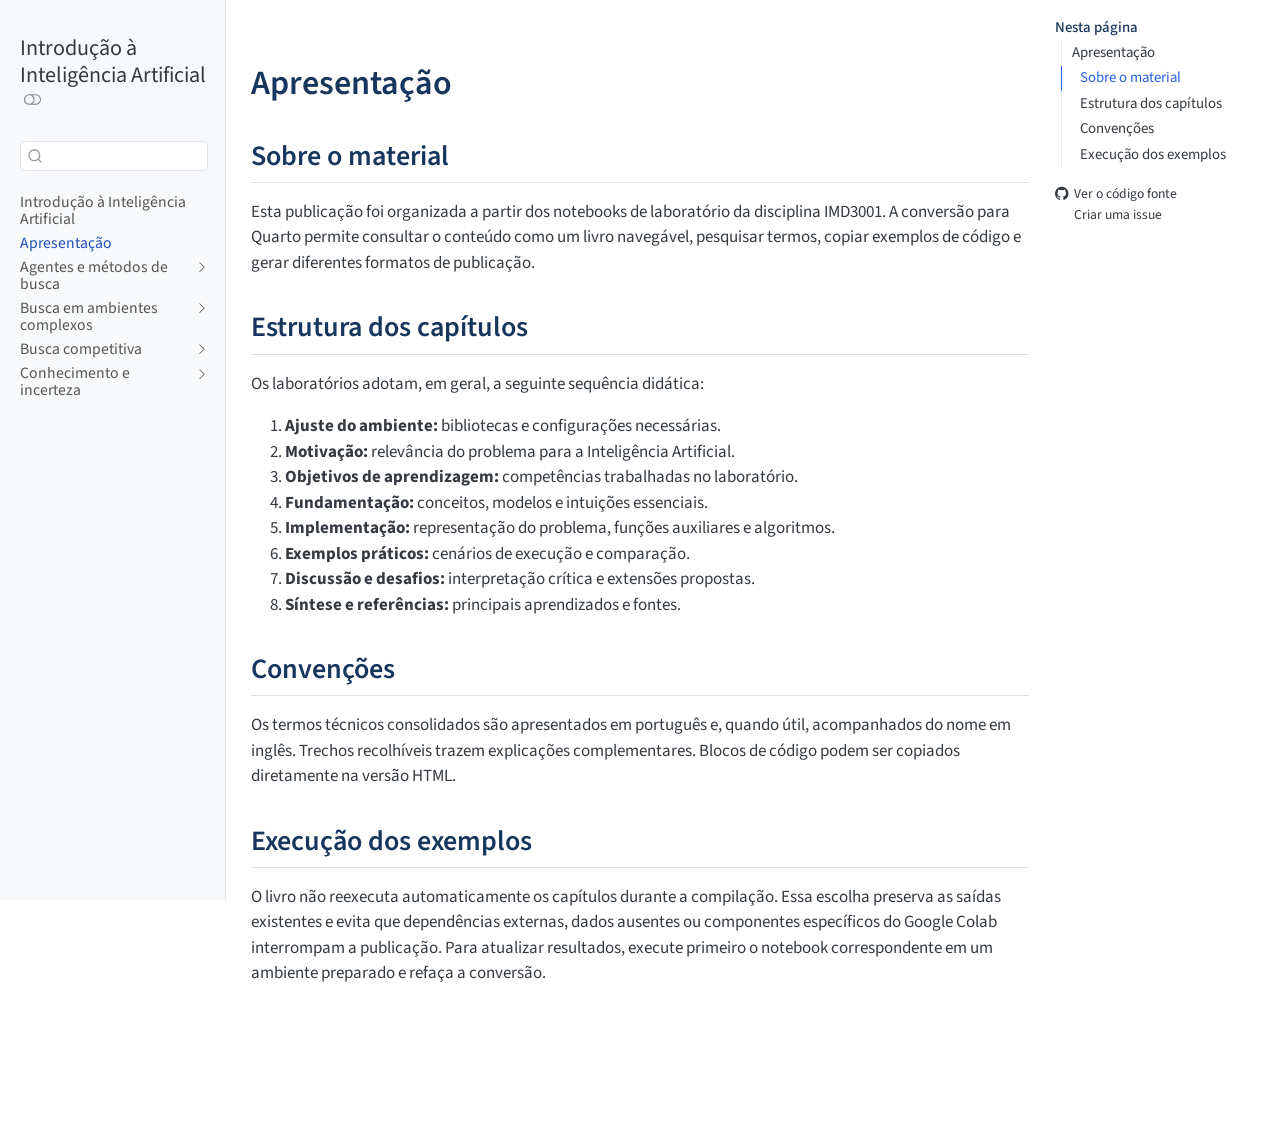
==== commit 260ef470: "deploy: e0ba62cb4d6ac4953cc77f4a2f3fca8b2620239f" ====
--- a/apresentacao.html
+++ b/apresentacao.html
@@ -403,23 +403,6 @@
 </li>
       </ul>
   </li>
-        <li class="sidebar-item sidebar-item-section">
-      <div class="sidebar-item-container"> 
-            <a class="sidebar-item-text sidebar-link text-start collapsed" data-bs-toggle="collapse" data-bs-target="#quarto-sidebar-section-5" role="navigation" aria-expanded="false">
- <span class="menu-text">Apêndices</span></a>
-          <a class="sidebar-item-toggle text-start collapsed" data-bs-toggle="collapse" data-bs-target="#quarto-sidebar-section-5" role="navigation" aria-expanded="false" aria-label="Alternar seção">
-            <i class="bi bi-chevron-right ms-2"></i>
-          </a> 
-      </div>
-      <ul id="quarto-sidebar-section-5" class="collapse list-unstyled sidebar-section depth1 ">  
-          <li class="sidebar-item">
-  <div class="sidebar-item-container"> 
-  <a href="./apendices/metodos-de-busca-sem-oo.html" class="sidebar-item-text sidebar-link">
- <span class="menu-text">Métodos de Busca I sem OO</span></a>
-  </div>
-</li>
-      </ul>
-  </li>
     </ul>
     </div>
 </nav>
